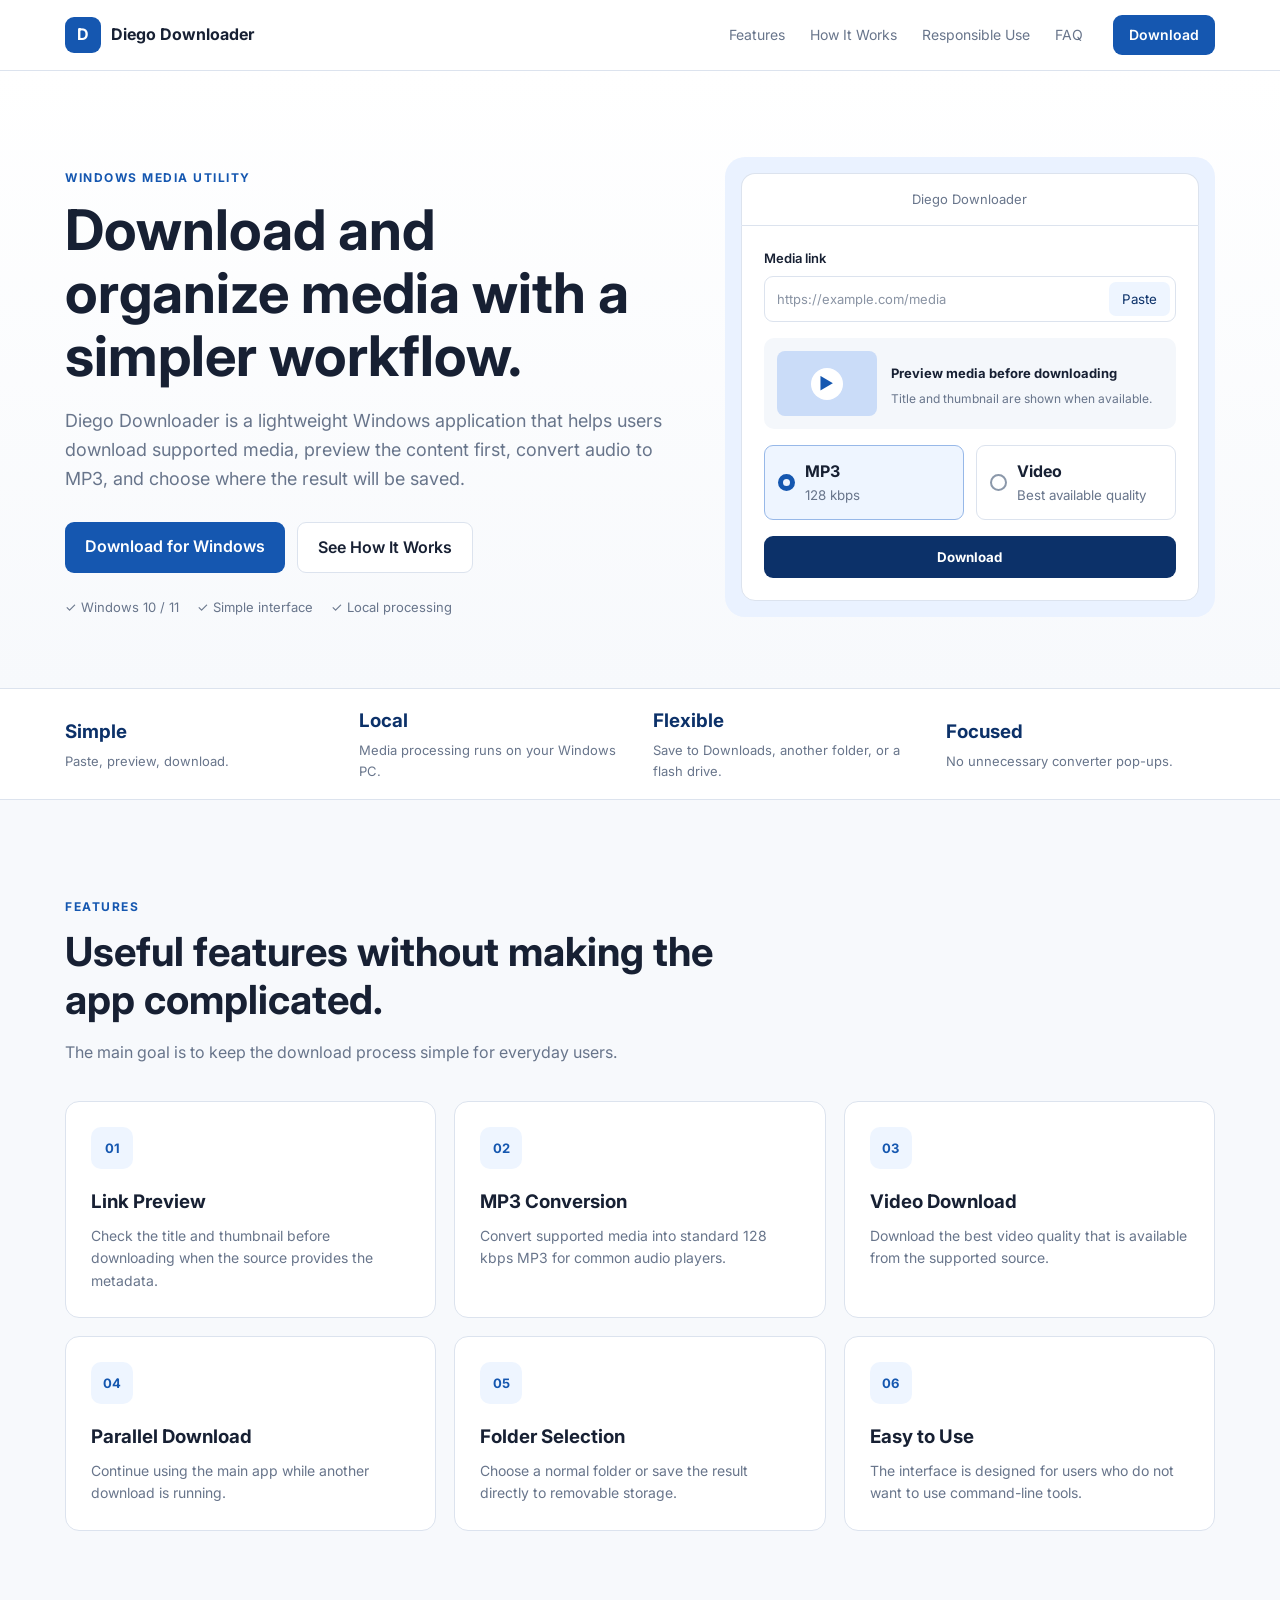
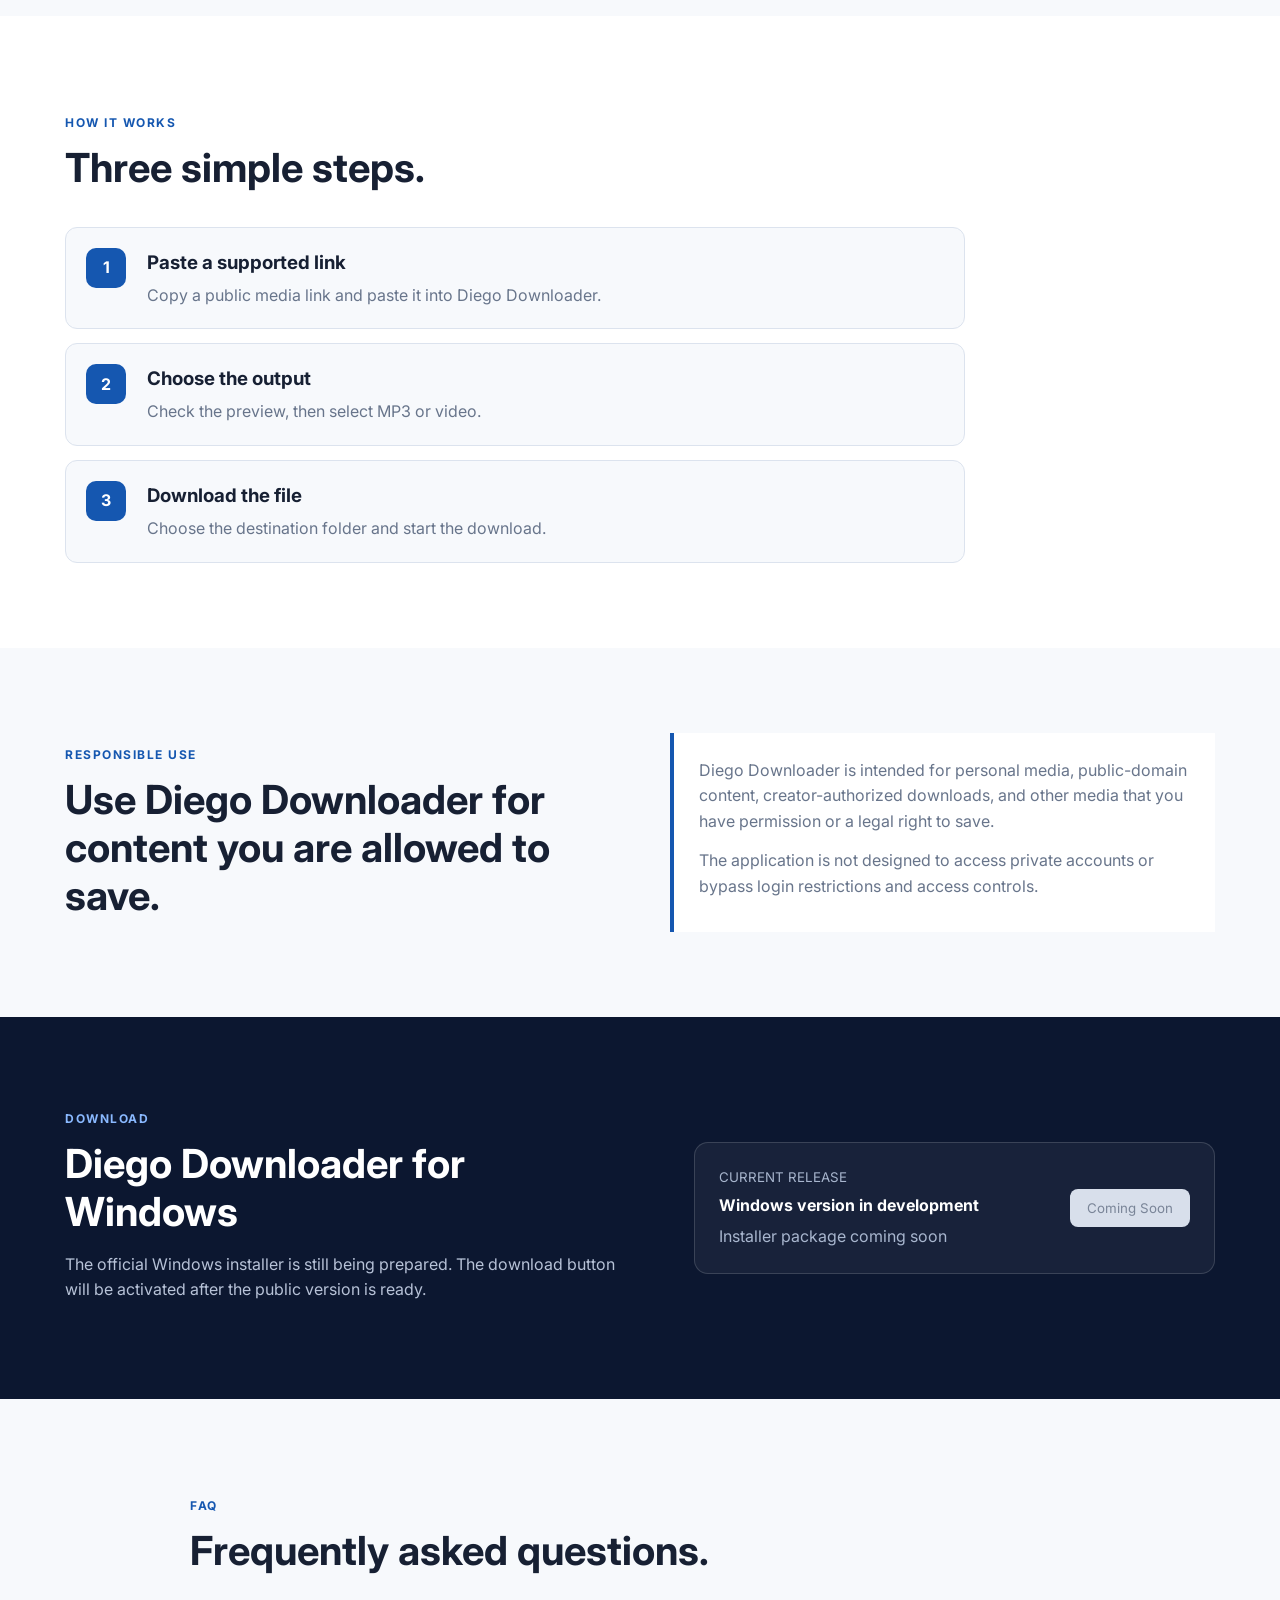
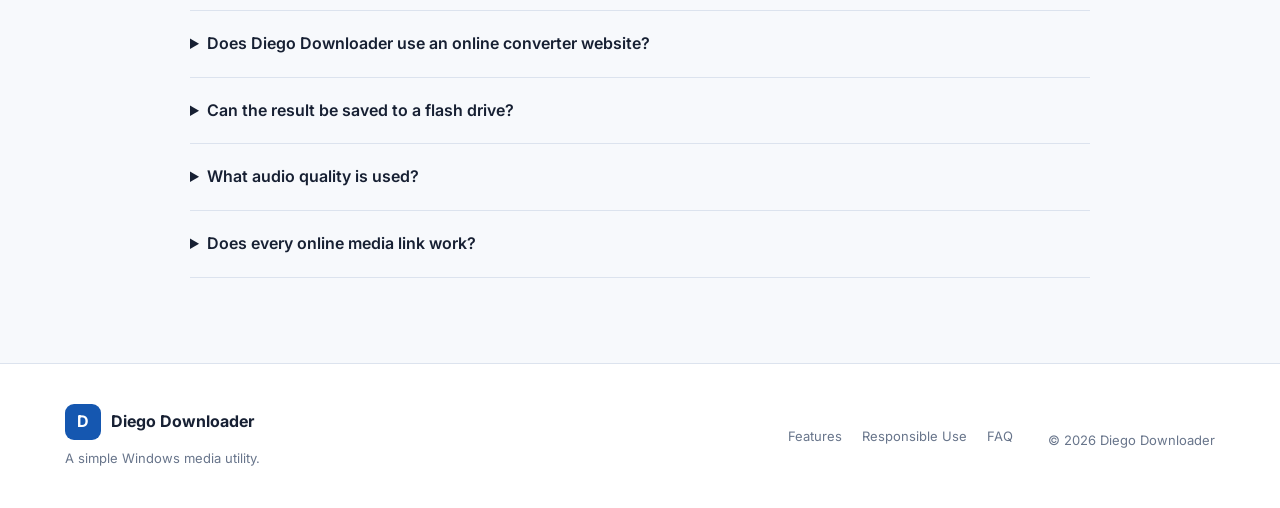
==== index.html @ 4e0c1b9c "Initial website" ====
<!DOCTYPE html>
<html lang="en">
<head>
  <meta charset="UTF-8">
  <meta name="viewport" content="width=device-width, initial-scale=1.0">
  <meta
    name="description"
    content="Diego Downloader is a simple Windows media utility for downloading supported media."
  >

  <title>Diego Downloader</title>

  <link rel="preconnect" href="https://fonts.googleapis.com">
  <link rel="preconnect" href="https://fonts.gstatic.com" crossorigin>
  <link
    href="https://fonts.googleapis.com/css2?family=Inter:wght@400;500;600;700&display=swap"
    rel="stylesheet"
  >
  <link rel="stylesheet" href="style.css">
</head>

<body>
  <!-- Navbar -->
  <header class="navbar">
    <div class="container navbar-content">
      <a href="#home" class="logo">
        <span class="logo-icon">D</span>
        <span>Diego Downloader</span>
      </a>

      <nav class="nav-menu">
        <a href="#features">Features</a>
        <a href="#how">How It Works</a>
        <a href="#responsible">Responsible Use</a>
        <a href="#faq">FAQ</a>
      </nav>

      <a href="#download" class="button small-button">Download</a>
    </div>
  </header>

  <main>
    <!-- Hero -->
    <section class="hero" id="home">
      <div class="container hero-content">
        <div class="hero-text">
          <p class="section-tag">WINDOWS MEDIA UTILITY</p>

          <h1>Download and organize media with a simpler workflow.</h1>

          <p class="hero-description">
            Diego Downloader is a lightweight Windows application that helps users
            download supported media, preview the content first, convert audio to MP3,
            and choose where the result will be saved.
          </p>

          <div class="hero-buttons">
            <a href="#download" class="button">Download for Windows</a>
            <a href="#how" class="button button-outline">See How It Works</a>
          </div>

          <div class="hero-info">
            <span>✓ Windows 10 / 11</span>
            <span>✓ Simple interface</span>
            <span>✓ Local processing</span>
          </div>
        </div>

        <!-- Simple mockup aplikasi -->
        <div class="app-preview">
          <div class="preview-header">
            <span>Diego Downloader</span>
          </div>

          <div class="preview-body">
            <label>Media link</label>

            <div class="fake-input">
              <span>https://example.com/media</span>
              <button>Paste</button>
            </div>

            <div class="fake-preview">
              <div class="thumbnail">
                <span>▶</span>
              </div>

              <div>
                <strong>Preview media before downloading</strong>
                <p>Title and thumbnail are shown when available.</p>
              </div>
            </div>

            <div class="format-options">
              <div class="format active">
                <span class="circle"></span>
                <div>
                  <strong>MP3</strong>
                  <small>128 kbps</small>
                </div>
              </div>

              <div class="format">
                <span class="circle"></span>
                <div>
                  <strong>Video</strong>
                  <small>Best available quality</small>
                </div>
              </div>
            </div>

            <button class="fake-download">Download</button>
          </div>
        </div>
      </div>
    </section>

    <!-- Ringkasan fitur -->
    <section class="quick-info">
      <div class="container quick-grid">
        <div>
          <h3>Simple</h3>
          <p>Paste, preview, download.</p>
        </div>

        <div>
          <h3>Local</h3>
          <p>Media processing runs on your Windows PC.</p>
        </div>

        <div>
          <h3>Flexible</h3>
          <p>Save to Downloads, another folder, or a flash drive.</p>
        </div>

        <div>
          <h3>Focused</h3>
          <p>No unnecessary converter pop-ups.</p>
        </div>
      </div>
    </section>

    <!-- Features -->
    <section class="section" id="features">
      <div class="container">
        <div class="section-title">
          <p class="section-tag">FEATURES</p>
          <h2>Useful features without making the app complicated.</h2>
          <p>
            The main goal is to keep the download process simple for everyday users.
          </p>
        </div>

        <div class="feature-grid">
          <article class="feature-card">
            <span class="feature-number">01</span>
            <h3>Link Preview</h3>
            <p>
              Check the title and thumbnail before downloading when the source provides
              the metadata.
            </p>
          </article>

          <article class="feature-card">
            <span class="feature-number">02</span>
            <h3>MP3 Conversion</h3>
            <p>
              Convert supported media into standard 128 kbps MP3 for common audio players.
            </p>
          </article>

          <article class="feature-card">
            <span class="feature-number">03</span>
            <h3>Video Download</h3>
            <p>
              Download the best video quality that is available from the supported source.
            </p>
          </article>

          <article class="feature-card">
            <span class="feature-number">04</span>
            <h3>Parallel Download</h3>
            <p>
              Continue using the main app while another download is running.
            </p>
          </article>

          <article class="feature-card">
            <span class="feature-number">05</span>
            <h3>Folder Selection</h3>
            <p>
              Choose a normal folder or save the result directly to removable storage.
            </p>
          </article>

          <article class="feature-card">
            <span class="feature-number">06</span>
            <h3>Easy to Use</h3>
            <p>
              The interface is designed for users who do not want to use command-line tools.
            </p>
          </article>
        </div>
      </div>
    </section>

    <!-- How it works -->
    <section class="section light-section" id="how">
      <div class="container">
        <div class="section-title">
          <p class="section-tag">HOW IT WORKS</p>
          <h2>Three simple steps.</h2>
        </div>

        <div class="steps">
          <div class="step-card">
            <span>1</span>
            <div>
              <h3>Paste a supported link</h3>
              <p>Copy a public media link and paste it into Diego Downloader.</p>
            </div>
          </div>

          <div class="step-card">
            <span>2</span>
            <div>
              <h3>Choose the output</h3>
              <p>Check the preview, then select MP3 or video.</p>
            </div>
          </div>

          <div class="step-card">
            <span>3</span>
            <div>
              <h3>Download the file</h3>
              <p>Choose the destination folder and start the download.</p>
            </div>
          </div>
        </div>
      </div>
    </section>

    <!-- Responsible use -->
    <section class="section" id="responsible">
      <div class="container responsible-content">
        <div>
          <p class="section-tag">RESPONSIBLE USE</p>
          <h2>Use Diego Downloader for content you are allowed to save.</h2>
        </div>

        <div class="responsible-box">
          <p>
            Diego Downloader is intended for personal media, public-domain content,
            creator-authorized downloads, and other media that you have permission
            or a legal right to save.
          </p>

          <p>
            The application is not designed to access private accounts or bypass
            login restrictions and access controls.
          </p>
        </div>
      </div>
    </section>

    <!-- Download -->
    <section class="download-section" id="download">
      <div class="container download-content">
        <div>
          <p class="section-tag light-tag">DOWNLOAD</p>
          <h2>Diego Downloader for Windows</h2>
          <p>
            The official Windows installer is still being prepared. The download button
            will be activated after the public version is ready.
          </p>
        </div>

        <div class="download-box">
          <div>
            <small>CURRENT RELEASE</small>
            <strong>Windows version in development</strong>
            <span>Installer package coming soon</span>
          </div>

          <button disabled>Coming Soon</button>
        </div>
      </div>
    </section>

    <!-- FAQ -->
    <section class="section" id="faq">
      <div class="container faq-container">
        <div class="section-title">
          <p class="section-tag">FAQ</p>
          <h2>Frequently asked questions.</h2>
        </div>

        <div class="faq-list">
          <details>
            <summary>Does Diego Downloader use an online converter website?</summary>
            <p>
              No. The Windows application is designed to process supported media locally.
            </p>
          </details>

          <details>
            <summary>Can the result be saved to a flash drive?</summary>
            <p>
              Yes. Users can choose a normal folder or a connected removable drive.
            </p>
          </details>

          <details>
            <summary>What audio quality is used?</summary>
            <p>
              The standard MP3 option currently uses 128 kbps.
            </p>
          </details>

          <details>
            <summary>Does every online media link work?</summary>
            <p>
              No. It depends on the source, public access, technical support,
              and the permission to access the content.
            </p>
          </details>
        </div>
      </div>
    </section>
  </main>

  <!-- Footer -->
  <footer>
    <div class="container footer-content">
      <div>
        <a href="#home" class="logo">
          <span class="logo-icon">D</span>
          <span>Diego Downloader</span>
        </a>

        <p>A simple Windows media utility.</p>
      </div>

      <div class="footer-menu">
        <a href="#features">Features</a>
        <a href="#responsible">Responsible Use</a>
        <a href="#faq">FAQ</a>
      </div>

      <p>© <span id="year"></span> Diego Downloader</p>
    </div>
  </footer>

  <script src="script.js"></script>
</body>
</html>
---- style.css ----
/* =========================
   Pengaturan dasar
========================= */

:root {
  --blue: #1557b0;
  --dark-blue: #0c3169;
  --light-blue: #eef5ff;
  --text: #172033;
  --gray: #68758b;
  --border: #dce3ee;
  --background: #f7f9fc;
}

* {
  box-sizing: border-box;
}

html {
  scroll-behavior: smooth;
}

body {
  margin: 0;
  font-family: "Inter", Arial, sans-serif;
  background-color: var(--background);
  color: var(--text);
  line-height: 1.6;
}

a {
  color: inherit;
  text-decoration: none;
}

button {
  font-family: inherit;
}

.container {
  width: 90%;
  max-width: 1150px;
  margin: auto;
}


/* =========================
   Navbar
========================= */

.navbar {
  background-color: white;
  border-bottom: 1px solid var(--border);
  position: sticky;
  top: 0;
  z-index: 100;
}

.navbar-content {
  min-height: 70px;
  display: flex;
  align-items: center;
  gap: 30px;
}

.logo {
  display: flex;
  align-items: center;
  gap: 10px;
  font-weight: 700;
}

.logo-icon {
  width: 36px;
  height: 36px;
  border-radius: 9px;
  background-color: var(--blue);
  color: white;
  display: flex;
  align-items: center;
  justify-content: center;
}

.nav-menu {
  margin-left: auto;
  display: flex;
  gap: 25px;
  font-size: 14px;
  color: var(--gray);
}

.nav-menu a:hover {
  color: var(--blue);
}


/* =========================
   Button
========================= */

.button {
  display: inline-block;
  padding: 12px 20px;
  border-radius: 9px;
  background-color: var(--blue);
  color: white;
  font-weight: 600;
}

.button:hover {
  background-color: #104a98;
}

.small-button {
  padding: 9px 16px;
  font-size: 14px;
}

.button-outline {
  background-color: white;
  color: var(--text);
  border: 1px solid var(--border);
}

.button-outline:hover {
  background-color: #f4f7fb;
}


/* =========================
   Hero
========================= */

.hero {
  padding: 85px 0 70px;
  background: linear-gradient(to bottom, white, #f7f9fc);
}

.hero-content {
  display: grid;
  grid-template-columns: 1.1fr 0.9fr;
  gap: 60px;
  align-items: center;
}

.section-tag {
  color: var(--blue);
  font-size: 12px;
  font-weight: 700;
  letter-spacing: 1.5px;
}

.hero h1 {
  font-size: 56px;
  line-height: 1.12;
  margin: 10px 0 20px;
}

.hero-description {
  color: var(--gray);
  font-size: 18px;
  max-width: 680px;
}

.hero-buttons {
  display: flex;
  gap: 12px;
  margin-top: 28px;
}

.hero-info {
  margin-top: 24px;
  display: flex;
  gap: 18px;
  flex-wrap: wrap;
  font-size: 13px;
  color: var(--gray);
}


/* =========================
   Preview aplikasi
========================= */

.app-preview {
  background-color: #eaf2ff;
  padding: 16px;
  border-radius: 20px;
}

.preview-header {
  background-color: white;
  padding: 15px;
  text-align: center;
  border: 1px solid var(--border);
  border-bottom: none;
  border-radius: 14px 14px 0 0;
  font-size: 13px;
  color: var(--gray);
}

.preview-body {
  padding: 22px;
  background-color: white;
  border: 1px solid var(--border);
  border-radius: 0 0 14px 14px;
}

.preview-body label {
  display: block;
  margin-bottom: 8px;
  font-weight: 600;
  font-size: 13px;
}

.fake-input {
  border: 1px solid var(--border);
  border-radius: 9px;
  min-height: 46px;
  padding: 5px 5px 5px 12px;

  display: flex;
  align-items: center;
  gap: 10px;

  color: #8993a3;
  font-size: 13px;
}

.fake-input span {
  flex: 1;
}

.fake-input button {
  border: none;
  background-color: var(--light-blue);
  color: var(--dark-blue);
  border-radius: 7px;
  padding: 9px 13px;
  cursor: pointer;
}

.fake-preview {
  margin-top: 16px;
  background-color: #f4f7fb;
  padding: 13px;
  border-radius: 10px;

  display: grid;
  grid-template-columns: 100px 1fr;
  gap: 14px;
  align-items: center;
}

.thumbnail {
  height: 65px;
  border-radius: 8px;
  background-color: #cadcf8;

  display: flex;
  align-items: center;
  justify-content: center;
}

.thumbnail span {
  width: 32px;
  height: 32px;
  border-radius: 50%;
  background-color: white;
  color: var(--blue);

  display: flex;
  align-items: center;
  justify-content: center;
}

.fake-preview strong {
  font-size: 13px;
}

.fake-preview p {
  margin: 4px 0 0;
  color: var(--gray);
  font-size: 12px;
}

.format-options {
  display: grid;
  grid-template-columns: 1fr 1fr;
  gap: 12px;
  margin-top: 16px;
}

.format {
  border: 1px solid var(--border);
  border-radius: 9px;
  padding: 13px;

  display: flex;
  align-items: center;
  gap: 10px;
}

.format.active {
  background-color: var(--light-blue);
  border-color: #97b8e8;
}

.circle {
  width: 17px;
  height: 17px;
  border-radius: 50%;
  border: 2px solid #8b98aa;
}

.format.active .circle {
  border: 5px solid var(--blue);
}

.format strong,
.format small {
  display: block;
}

.format small {
  color: var(--gray);
}

.fake-download {
  width: 100%;
  margin-top: 16px;
  padding: 13px;

  border: none;
  border-radius: 9px;

  color: white;
  background-color: var(--dark-blue);

  font-weight: 700;
}


/* =========================
   Quick info
========================= */

.quick-info {
  background-color: white;
  border-top: 1px solid var(--border);
  border-bottom: 1px solid var(--border);
}

.quick-grid {
  min-height: 110px;
  display: grid;
  grid-template-columns: repeat(4, 1fr);
  gap: 25px;
  align-items: center;
}

.quick-grid h3 {
  margin: 0;
  color: var(--dark-blue);
}

.quick-grid p {
  margin: 4px 0 0;
  color: var(--gray);
  font-size: 13px;
}


/* =========================
   Section umum
========================= */

.section {
  padding: 85px 0;
}

.light-section {
  background-color: white;
}

.section-title {
  max-width: 720px;
  margin-bottom: 35px;
}

.section-title h2,
.responsible-content h2,
.download-content h2 {
  font-size: 40px;
  line-height: 1.2;
  margin: 8px 0 12px;
}

.section-title > p:last-child {
  color: var(--gray);
}


/* =========================
   Features
========================= */

.feature-grid {
  display: grid;
  grid-template-columns: repeat(3, 1fr);
  gap: 18px;
}

.feature-card {
  background-color: white;
  border: 1px solid var(--border);
  border-radius: 14px;
  padding: 25px;
}

.feature-number {
  width: 42px;
  height: 42px;
  border-radius: 10px;

  background-color: var(--light-blue);
  color: var(--blue);

  display: flex;
  align-items: center;
  justify-content: center;

  font-size: 13px;
  font-weight: 700;
}

.feature-card h3 {
  margin: 18px 0 8px;
}

.feature-card p {
  margin: 0;
  color: var(--gray);
  font-size: 14px;
}


/* =========================
   How it works
========================= */

.steps {
  max-width: 900px;
  display: grid;
  gap: 14px;
}

.step-card {
  background-color: var(--background);
  border: 1px solid var(--border);
  border-radius: 12px;
  padding: 20px;

  display: grid;
  grid-template-columns: 45px 1fr;
  gap: 16px;
}

.step-card > span {
  width: 40px;
  height: 40px;
  border-radius: 10px;

  background-color: var(--blue);
  color: white;

  display: flex;
  align-items: center;
  justify-content: center;

  font-weight: 700;
}

.step-card h3 {
  margin: 0 0 5px;
}

.step-card p {
  margin: 0;
  color: var(--gray);
}


/* =========================
   Responsible use
========================= */

.responsible-content {
  display: grid;
  grid-template-columns: 1fr 1fr;
  gap: 60px;
}

.responsible-box {
  background-color: white;
  border-left: 4px solid var(--blue);
  padding: 25px;
}

.responsible-box p {
  margin: 0;
  color: var(--gray);
}

.responsible-box p + p {
  margin-top: 14px;
}


/* =========================
   Download section
========================= */

.download-section {
  padding: 80px 0;
  background-color: #0c1730;
  color: white;
}

.light-tag {
  color: #8ab9ff;
}

.download-content {
  display: grid;
  grid-template-columns: 1fr 0.9fr;
  gap: 50px;
  align-items: center;
}

.download-content > div > p:last-child {
  color: #b7c2d7;
}

.download-box {
  padding: 24px;
  border-radius: 14px;
  border: 1px solid rgba(255, 255, 255, 0.15);

  display: flex;
  justify-content: space-between;
  align-items: center;
  gap: 20px;

  background-color: rgba(255, 255, 255, 0.05);
}

.download-box div {
  display: grid;
  gap: 5px;
}

.download-box small,
.download-box span {
  color: #a8b6ce;
}

.download-box button {
  border: none;
  border-radius: 8px;
  padding: 11px 17px;

  background-color: #d8dfeb;
  color: #7a8598;
}


/* =========================
   FAQ
========================= */

.faq-container {
  max-width: 900px;
}

.faq-list {
  border-top: 1px solid var(--border);
}

details {
  border-bottom: 1px solid var(--border);
}

summary {
  padding: 20px 0;
  cursor: pointer;
  font-weight: 600;
}

details p {
  color: var(--gray);
  margin: 0 0 20px;
}


/* =========================
   Footer
========================= */

footer {
  background-color: white;
  border-top: 1px solid var(--border);
  padding: 40px 0;
}

.footer-content {
  display: grid;
  grid-template-columns: 1fr auto auto;
  gap: 35px;
  align-items: center;
}

.footer-content p {
  margin: 8px 0 0;
  color: var(--gray);
  font-size: 13px;
}

.footer-menu {
  display: flex;
  gap: 20px;
  color: var(--gray);
  font-size: 13px;
}

.footer-menu a:hover {
  color: var(--blue);
}


/* =========================
   Responsive
========================= */

@media (max-width: 900px) {
  .nav-menu {
    display: none;
  }

  .hero-content,
  .responsible-content,
  .download-content {
    grid-template-columns: 1fr;
  }

  .quick-grid,
  .feature-grid {
    grid-template-columns: repeat(2, 1fr);
  }

  .footer-content {
    grid-template-columns: 1fr;
  }
}

@media (max-width: 600px) {
  .navbar .small-button {
    display: none;
  }

  .hero {
    padding-top: 60px;
  }

  .hero h1 {
    font-size: 40px;
  }

  .hero-buttons {
    flex-direction: column;
  }

  .quick-grid,
  .feature-grid,
  .format-options {
    grid-template-columns: 1fr;
  }

  .quick-grid {
    padding: 25px 0;
  }

  .fake-preview {
    grid-template-columns: 1fr;
  }

  .thumbnail {
    height: 120px;
  }

  .section-title h2,
  .responsible-content h2,
  .download-content h2 {
    font-size: 32px;
  }

  .download-box {
    flex-direction: column;
    align-items: flex-start;
  }

  .footer-menu {
    flex-wrap: wrap;
  }
}
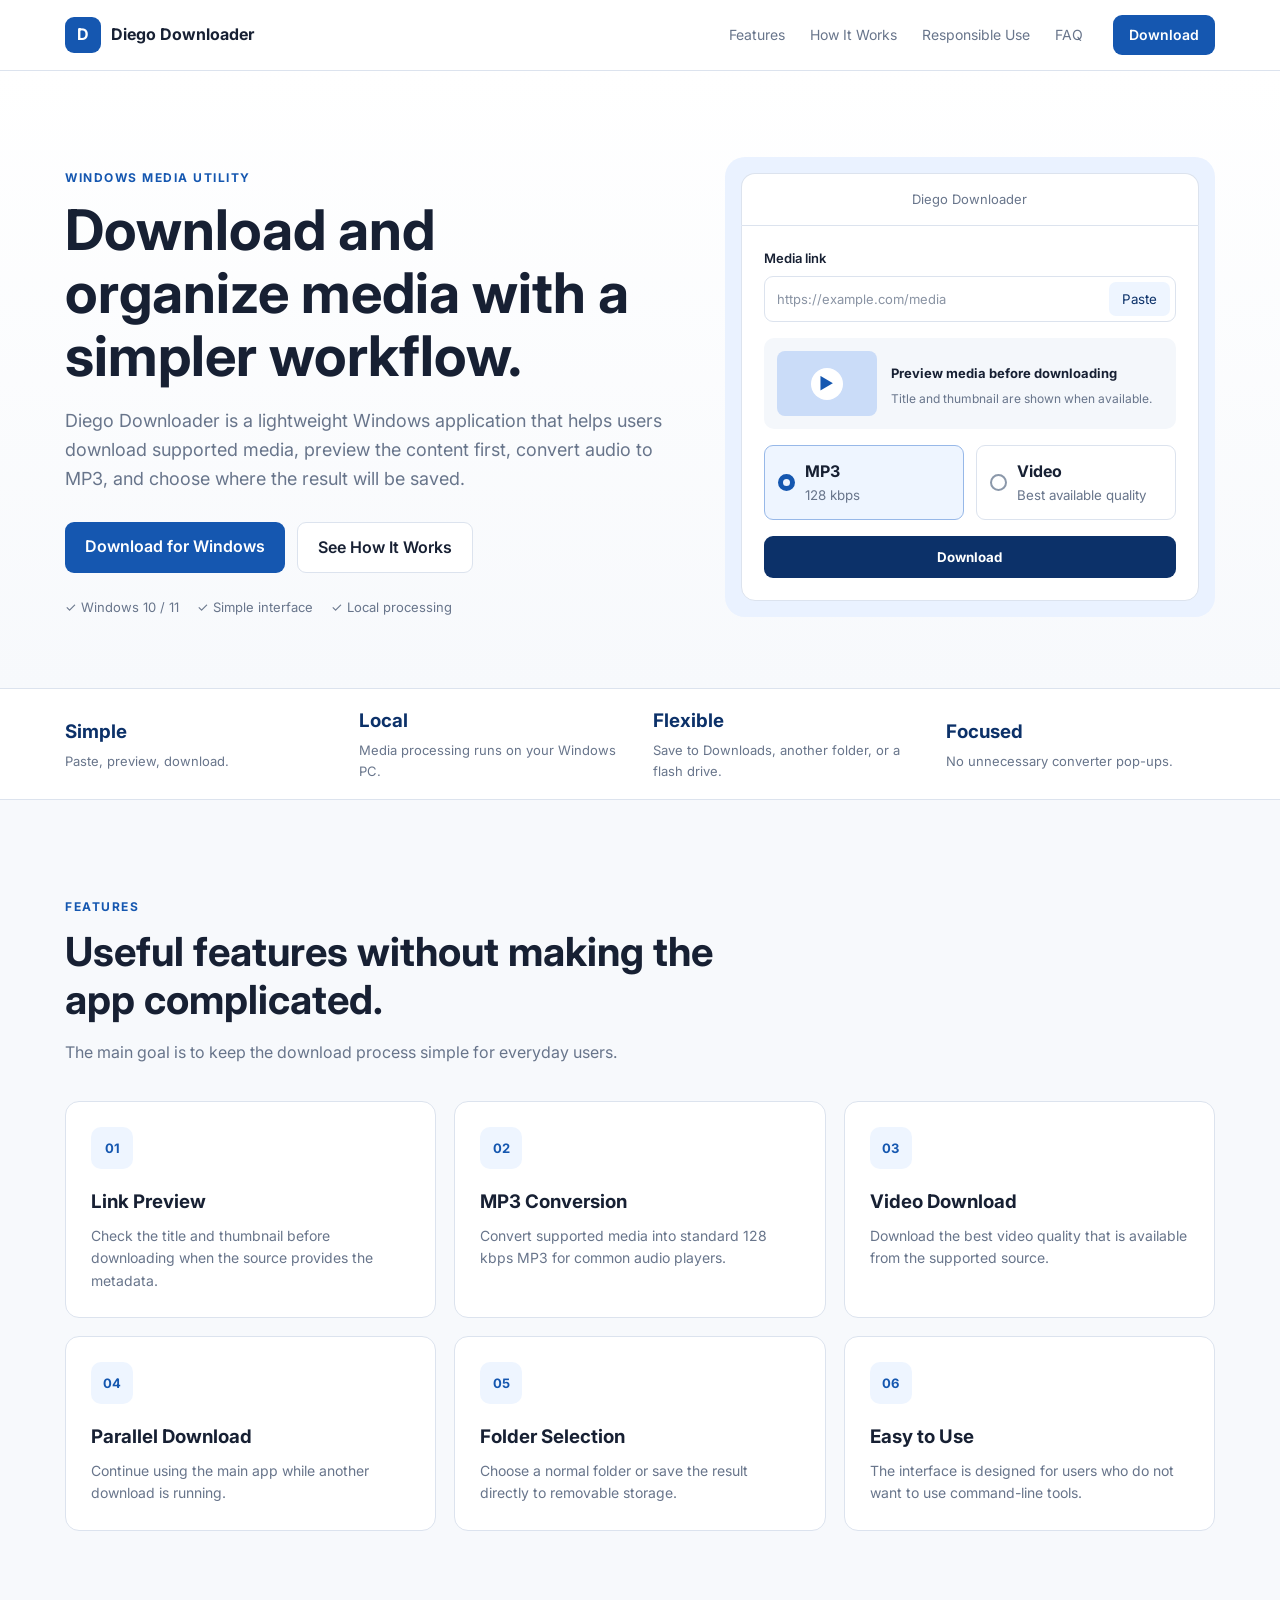
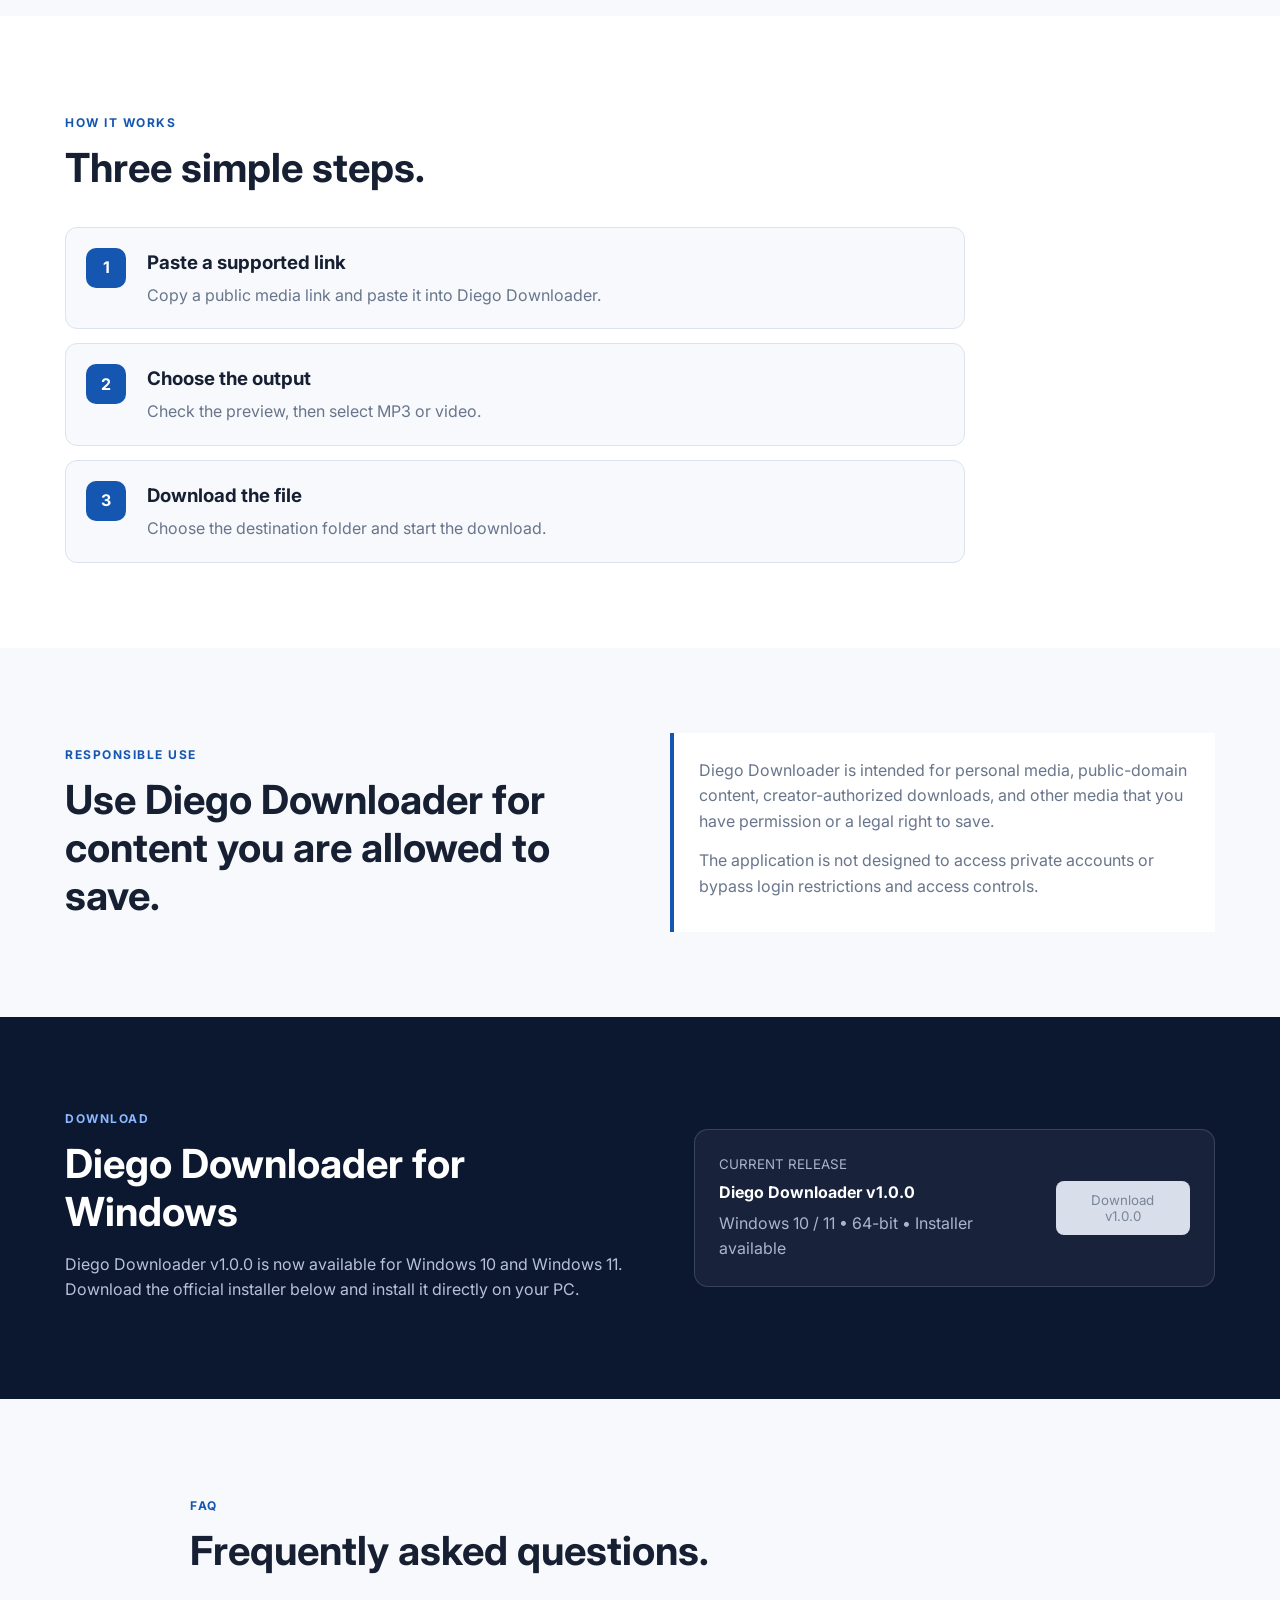
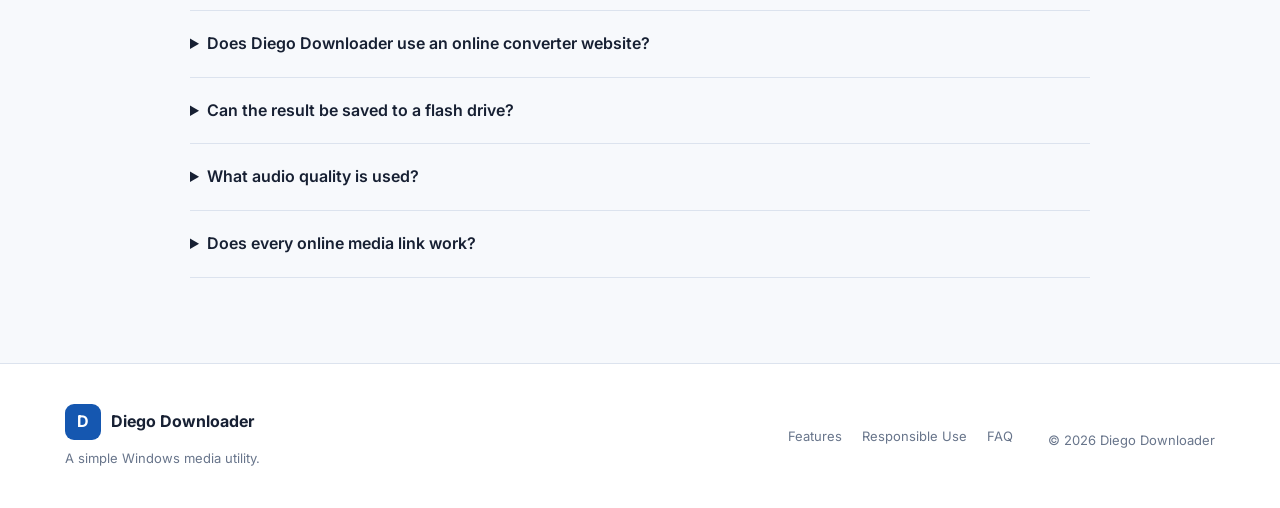
==== commit 02364245: "Revise download section for Diego Downloader Updated download links and added current release inform" ====
--- a/index.html
+++ b/index.html
@@ -3,12 +3,31 @@
 <head>
   <meta charset="UTF-8">
   <meta name="viewport" content="width=device-width, initial-scale=1.0">
+
+  <title>Diego Downloader - Simple Windows Media Utility</title>
+
   <meta
     name="description"
-    content="Diego Downloader is a simple Windows media utility for downloading supported media."
+    content="Diego Downloader is a simple Windows media utility for previewing, downloading, and organizing supported media with MP3 and video options."
   >
-
-  <title>Diego Downloader</title>
+  <meta name="robots" content="index, follow">
+
+  <link rel="canonical" href="https://diegoprac.github.io/Diego-Downloader/">
+
+  <meta property="og:title" content="Diego Downloader">
+  <meta
+    property="og:description"
+    content="A simple Windows media utility for previewing, downloading, and organizing supported media."
+  >
+  <meta property="og:type" content="website">
+  <meta property="og:url" content="https://diegoprac.github.io/Diego-Downloader/">
+
+  <meta name="twitter:card" content="summary">
+  <meta name="twitter:title" content="Diego Downloader">
+  <meta
+    name="twitter:description"
+    content="A simple Windows media utility for previewing, downloading, and organizing supported media."
+  >
 
   <link rel="preconnect" href="https://fonts.googleapis.com">
   <link rel="preconnect" href="https://fonts.gstatic.com" crossorigin>
@@ -35,7 +54,10 @@
         <a href="#faq">FAQ</a>
       </nav>
 
-      <a href="#download" class="button small-button">Download</a>
+      <a href="https://github.com/DiegoPrac/Diego-Downloader/releases/download/v1.0.0/DiegoDownloader_Setup_v1.0.exe"
+   class="button small-button">
+  Download
+</a>
     </div>
   </header>
 
@@ -55,7 +77,10 @@
           </p>
 
           <div class="hero-buttons">
-            <a href="#download" class="button">Download for Windows</a>
+            <a href="https://github.com/DiegoPrac/Diego-Downloader/releases/download/v1.0.0/DiegoDownloader_Setup_v1.0.exe"
+   class="button">
+  Download for Windows
+</a>
             <a href="#how" class="button button-outline">See How It Works</a>
           </div>
 
@@ -263,29 +288,34 @@
       </div>
     </section>
 
-    <!-- Download -->
-    <section class="download-section" id="download">
-      <div class="container download-content">
-        <div>
-          <p class="section-tag light-tag">DOWNLOAD</p>
-          <h2>Diego Downloader for Windows</h2>
-          <p>
-            The official Windows installer is still being prepared. The download button
-            will be activated after the public version is ready.
-          </p>
-        </div>
-
-        <div class="download-box">
-          <div>
-            <small>CURRENT RELEASE</small>
-            <strong>Windows version in development</strong>
-            <span>Installer package coming soon</span>
-          </div>
-
-          <button disabled>Coming Soon</button>
-        </div>
-      </div>
-    </section>
+<!-- Download -->
+<section class="download-section" id="download">
+  <div class="container download-content">
+    <div>
+      <p class="section-tag light-tag">DOWNLOAD</p>
+      <h2>Diego Downloader for Windows</h2>
+
+      <p>
+        Diego Downloader v1.0.0 is now available for Windows 10 and Windows 11.
+        Download the official installer below and install it directly on your PC.
+      </p>
+    </div>
+
+    <div class="download-box">
+      <div>
+        <small>CURRENT RELEASE</small>
+        <strong>Diego Downloader v1.0.0</strong>
+        <span>Windows 10 / 11 • 64-bit • Installer available</span>
+      </div>
+
+      <button
+        type="button"
+        onclick="window.location.href='https://github.com/DiegoPrac/Diego-Downloader/releases/download/v1.0.0/DiegoDownloader_Setup_v1.0.exe'">
+        Download v1.0.0
+      </button>
+    </div>
+  </div>
+</section>
 
     <!-- FAQ -->
     <section class="section" id="faq">
